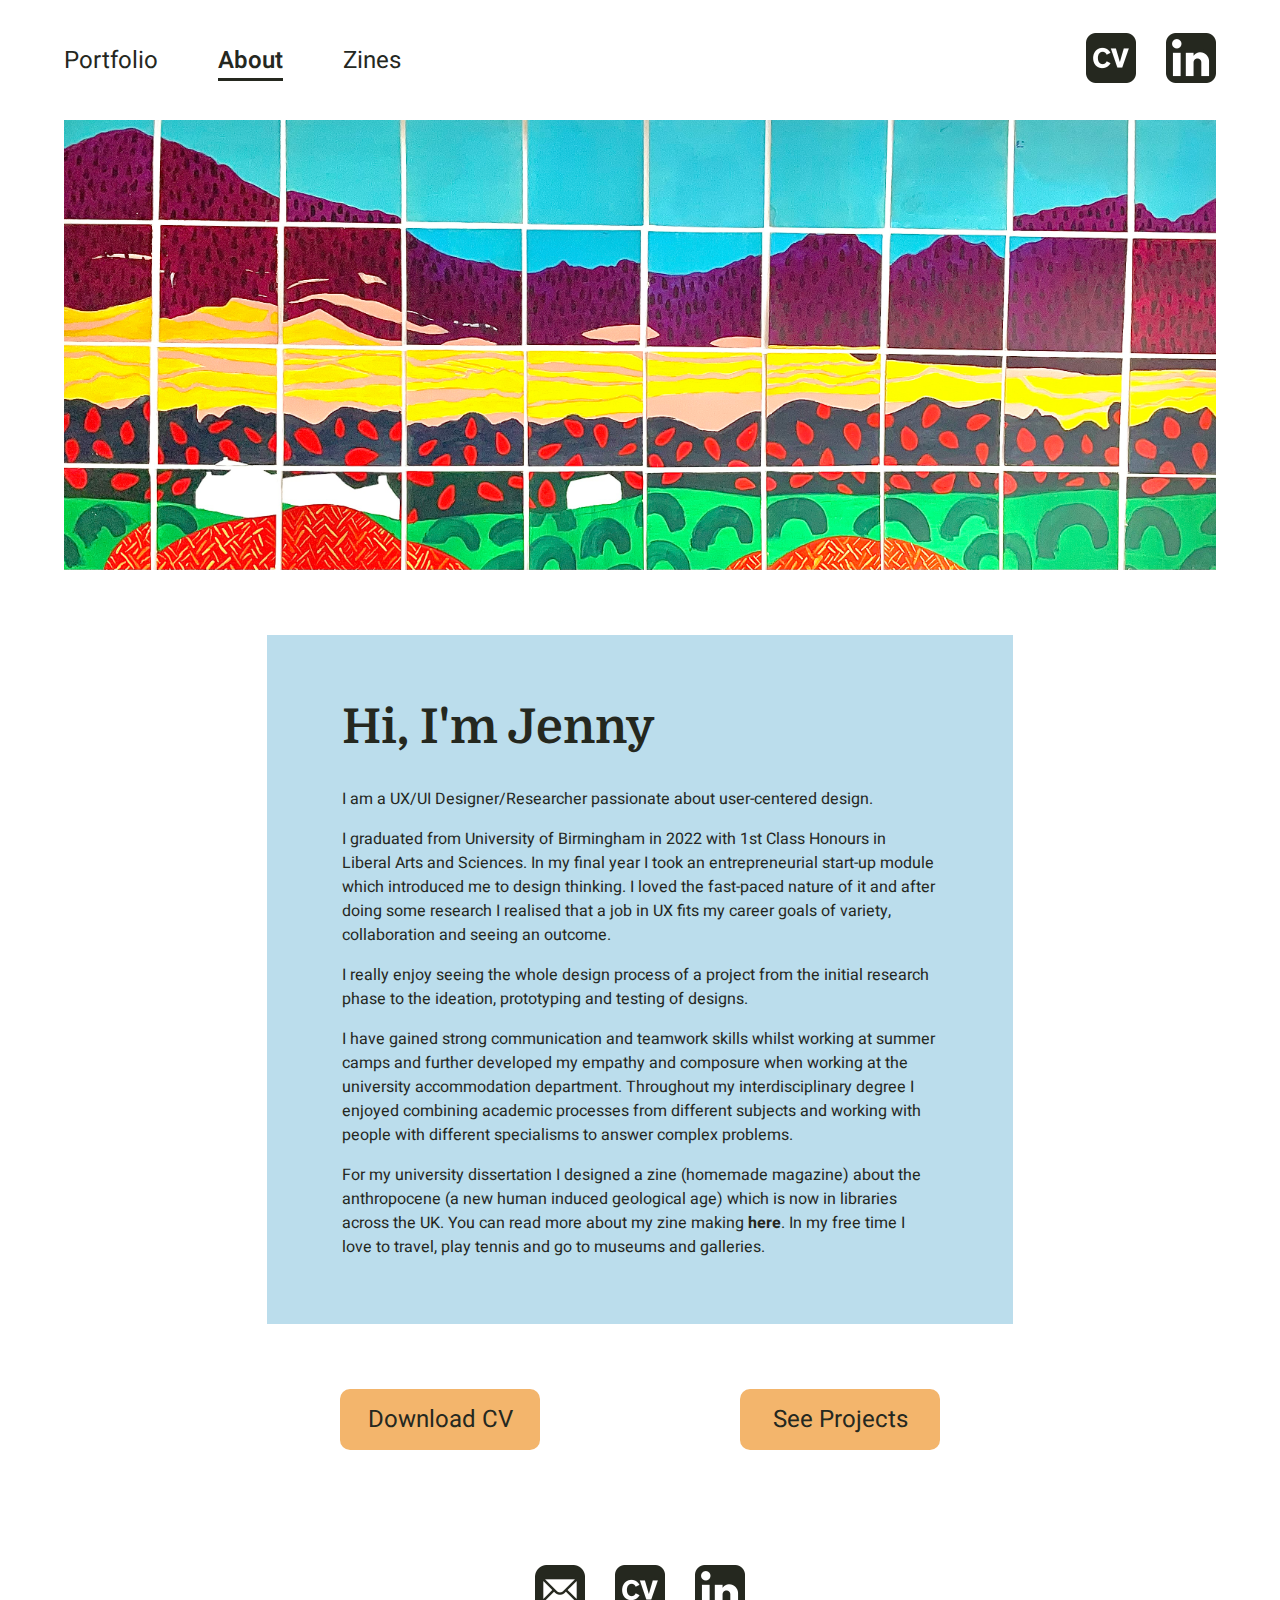
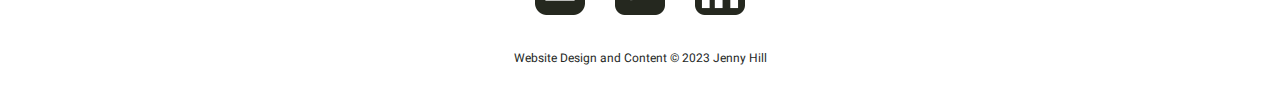
==== about.html @ 800c1e4b "initial hwk 18 code" ====
<!DOCTYPE html>
<html lang="en">
<head>
    <title>About Me</title>
    <link rel="stylesheet" href="css/about.css">
    <link rel="preconnect" href="https://fonts.googleapis.com">
    <link rel="preconnect" href="https://fonts.gstatic.com" crossorigin>
    <link href="https://fonts.googleapis.com/css2?family=Heebo:wght@100;200;300;400;500;600;700;800;900&family=Open+Sans:wght@500&display=swap" rel="stylesheet">
    <link rel="preconnect" href="https://fonts.googleapis.com">
    <link rel="preconnect" href="https://fonts.gstatic.com" crossorigin>
    <link href="https://fonts.googleapis.com/css2?family=Domine:wght@400;500;600;700&display=swap" rel="stylesheet">
</head>
<body>
    <nav>
        <div class="navContainer">
            <ul class="primaryNavigationContainer">
                <li ><a href="index.html">Portfolio</a></li>
                <li><a href="about.html" id="activePage">About</a></li>
                <li><a href="zines.html">Zines</a></li>
            </ul>
            <ul class="navigationIconsContainer">
                <li><a href="pdf/CV hwk 16 copy.pdf" target="_blank">
                    <img class="icon" id="CVNavIcon" src="images/cv.jpg" alt="cv icon">
                </a></li>
                <li><a href="https://linkedin.com/in/jenny-e-g-hill" target="_blank">
                    <img class="icon" id="LinkedInNavIcon" src="images/linkedin.jpg" alt="LinkedIn icon">
                </a></li> 
            </ul>
        </div>
    </nav>
    <section class="hero">
    </section>
    <section class="AboutMainContent">
        <div class="MainContentContainer">
            <div class="aboutMeText">
            <h1 >Hi, I'm Jenny</h1>
            <p>I am a UX/UI Designer/Researcher passionate about user-centered design.</p>
            <p>I graduated from University of Birmingham in 2022 with 1st Class Honours in Liberal Arts and Sciences. In my final year I took an entrepreneurial start-up module which introduced me to design thinking. I loved the fast-paced nature of it and after doing some research I realised that a job in UX fits my career goals of variety, collaboration and seeing an outcome.</p>
            <p>I really enjoy seeing the whole design process of a project from the initial research phase to the ideation, prototyping and testing of designs.</p>
            <p>I have gained strong communication and teamwork skills whilst working at summer camps and further developed my empathy and composure when working at the university accommodation department. Throughout my interdisciplinary degree I enjoyed combining academic processes from different subjects and working with people with different specialisms to answer complex problems.</p>
            <p>For my university dissertation I designed a zine (homemade magazine) about the anthropocene (a new human induced geological age) which is now in libraries across the UK. You can read more about my zine making <strong>here</strong>. In my free time I love to travel, play tennis and go to museums and galleries.</p>
            </div> 
        </div>
        <div class="aboutPageButtonContainer"> 
            <button class="aboutPageCTA">
                <a href="pdf/CV hwk 16 copy.pdf" target="_blank">Download CV</a>
             </button>
            <button class="aboutPageCTA">
               <a href="index.html">See Projects</a>
            </button>
        </div>    
    </section>
    <footer>
        <div class="footerIconsContainer">
            <a href="mailto:j.hill99@hotmail.co.uk">
                <img class="icon" src="images/email.jpg" alt="email icon">
            </a>
            <a href="pdf/CV hwk 16 copy.pdf" target="_blank">
                <img class="icon" src="images/cv.jpg" alt="cv icon">
            </a> 
            <a href="https://linkedin.com/in/jenny-e-g-hill" target="_blank">
                <img class="icon" src="images/linkedin.jpg" alt="LinkedIn icon">
            </a>
        </div>
        <div class="copyrightTextContainer">
            <p>
                Website Design and Content &copy 2023 Jenny Hill
            </p>
        </div>
    </footer>
</body>
</html>
---- css/about.css ----
body {
    margin: 0;
    box-sizing: border-box;
}

nav {
    width: 100%; 
}

.navContainer {
    width: 90%;
    display: flex;
    align-items: center;
    margin: 0 auto;
}

.navigationIconsContainer {
    width: 100%;
    display: flex;
    gap: 30px;
    justify-content: right;
   
    margin-top: 33px;
    margin-bottom: 33px;
    list-style-type: none;
}

.icon {
    width: 50px;
    height: 50px;
}

.primaryNavigationContainer {
    width: 100%;
    display: flex;
    gap: 60px;
    justify-content: left;
    
    margin-top: 35px;
    margin-bottom: 35px;
    list-style-type: none;
    padding: 0;
}

.primaryNavigationContainer a {
    text-decoration: none;
    font-size: 24px;
    font-family: 'Heebo', 'Arial', 'Sans Serif';
    font-weight: 400;
    color: #25281F;
    transition: 0.2s;
    
}

#activePage {
    font-weight: 600;
    border-bottom: 3px solid #25281F;
    cursor: not-allowed;
}



.primaryNavigationContainer a:hover {
    font-weight:500;
    cursor: pointer;
}

.hero {
    width: 90%;
    margin: 0 auto;
    background-image: url(../images/AboutBackground.JPG);
    background-color: #F3B56C;
    background-position: center;
    background-repeat: no-repeat;
    background-size: cover;
    height: 450px;
}

.AboutMainContent {
    width: 100%;
    display: flex;
    flex-direction: column;
    gap: 65px;
    padding: 65px 0 65px 0;
}

.MainContentContainer {
    width: 90%;
    margin: 0 auto;
    background-color: #BBDDEC;
    max-width: 746px;
    padding: 65px 0 65px 0;
}

.aboutMeText {
    width: 80%;
    margin: 0 auto;
}

.aboutMeText h1 {
    margin-top: 0px;
    color:#25281F;
    font-family: 'Domine', 'Georgia', 'serif';
    font-size: 48px;
    font-weight: 700;

}

.aboutMeText p {
    margin-bottom: 0px;
    color:#25281F;
    font-size: 16px;
    font-family: 'Heebo', 'Arial', 'Sans Serif';
    font-weight: 400;
}

.aboutPageButtonContainer {
    width: 60%;
    max-width: 600px;
    margin: 0 auto;
    display: flex;
    align-items: center;
    justify-content: space-between;

}

.aboutPageCTA a {
    text-decoration: none;
    font-family: 'Heebo', 'Arial', 'Sans Serif';
    font-size: 24px;
    font-weight: 400;
    color: #25281F;
    
}

.aboutPageCTA {
    background-color: #F3B56C;
    border: 0px;
    border-radius: 10px;
    width: 200px;
    height: 61px;
}



footer {
    width: 100%;
    display: flex;
    flex-direction: column;
    justify-content: center;
    gap: 30px;
    padding: 50px 0px 35px 0px;
}

.footerIconsContainer {
    display: flex;
    gap: 30px;
    width: 100%;
    justify-content: center;
    text-decoration: none;
}



.copyrightTextContainer {
    display: flex;
    justify-content: center;
    font-family: 'Heebo', 'Arial', 'Sans Serif';
    font-size: 12px;
    color: #25281F;
}

.copyrightTextContainer p {
    margin: 0px;
}

@media only screen and (max-width: 800px) {
    .aboutPageButtonContainer {
        flex-direction: column;
        gap: 35px;
    }
}
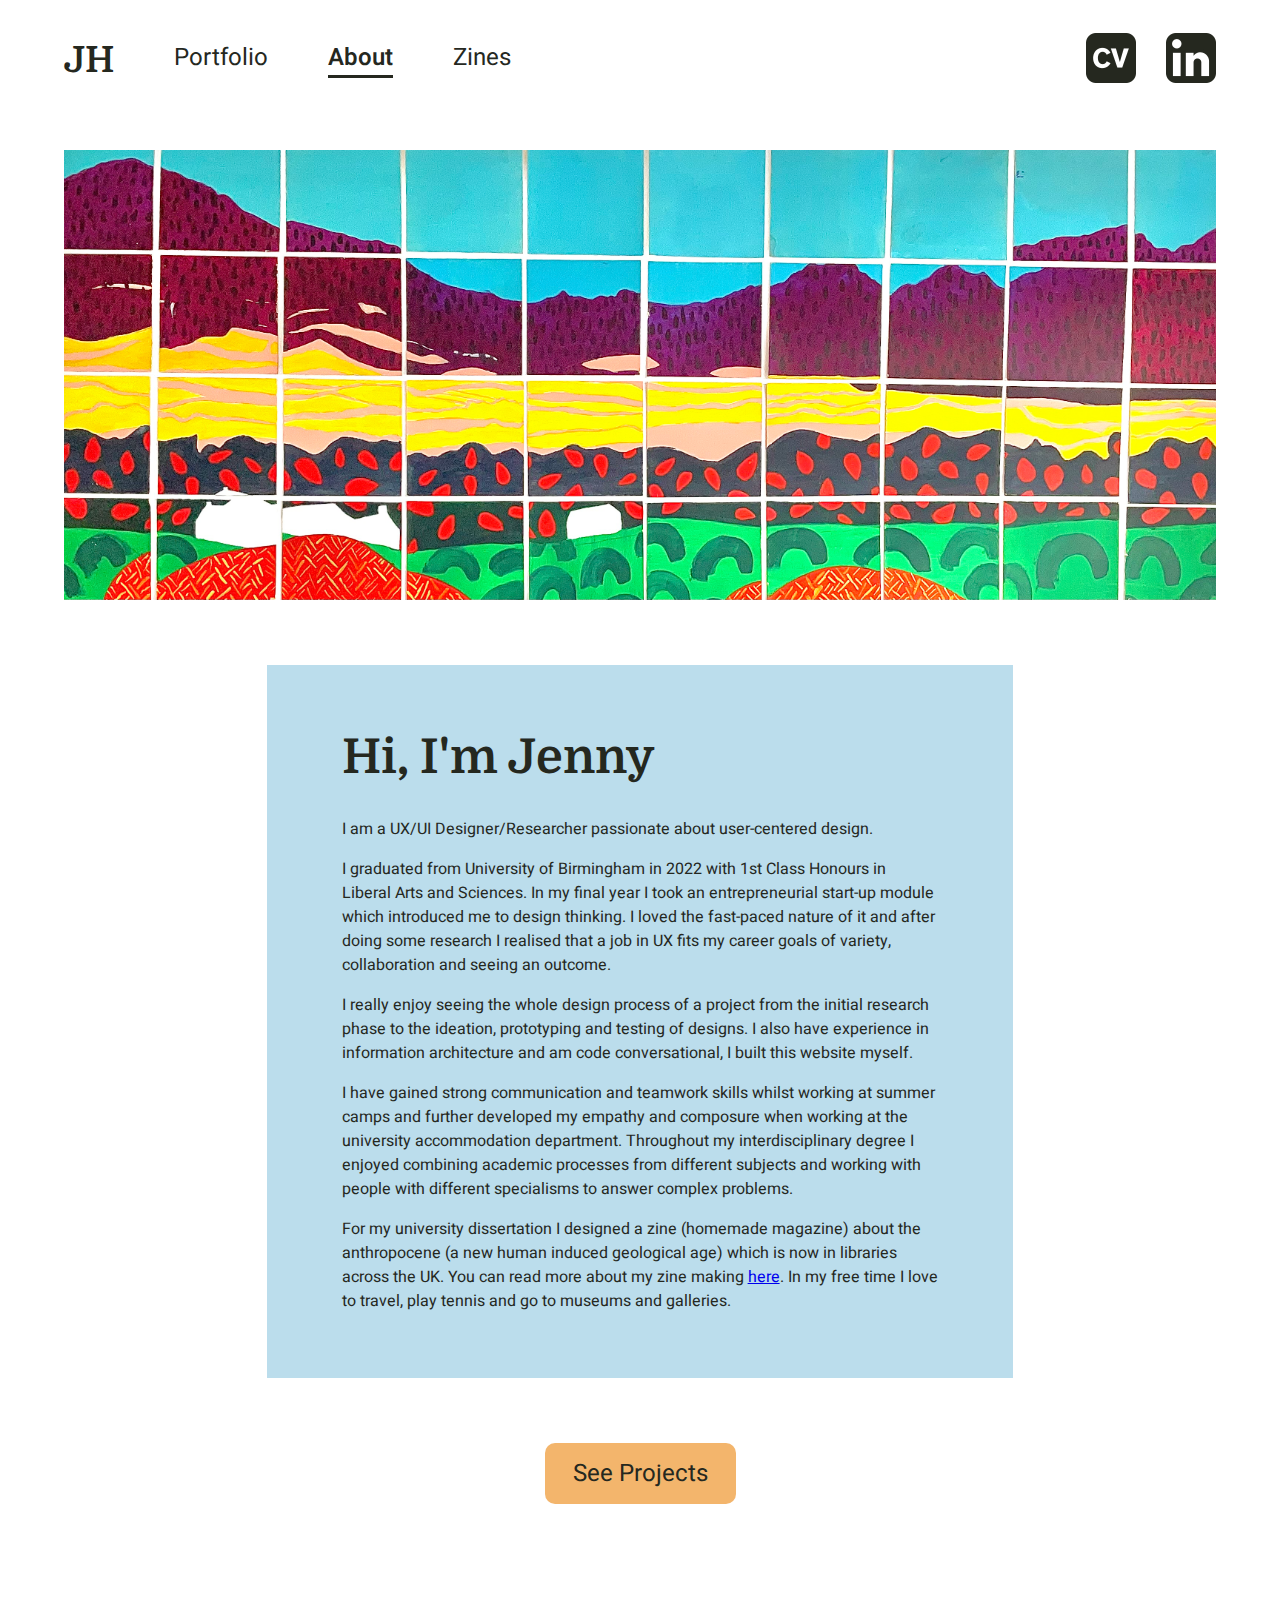
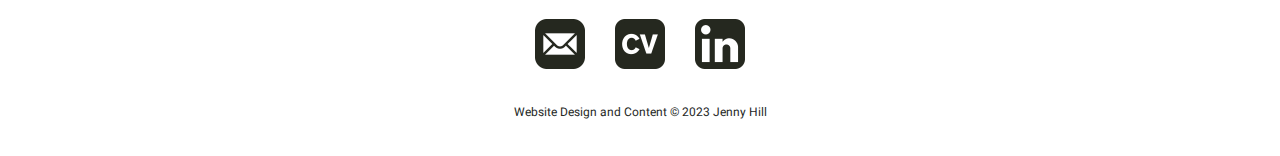
==== commit 54d2bdf2: "updates after feedback" ====
--- a/about.html
+++ b/about.html
@@ -12,8 +12,18 @@
 </head>
 <body>
     <nav>
+        <div class="header">
+            <div class="logo">
+                <a href="index.html">JH</a>
+            </div>
+            <div class="ToggleIcon">
+                <img id="menuIcon" src="images/menu.svg" alt="menu button">
+                <img id="crossIcon" src="images/cross.svg" alt="cancel button">
+            </div>
+        </div>
         <div class="navContainer">
             <ul class="primaryNavigationContainer">
+               <li><a href="index.html" id="primaryLogo">JH</a></li>
                 <li ><a href="index.html">Portfolio</a></li>
                 <li><a href="about.html" id="activePage">About</a></li>
                 <li><a href="zines.html">Zines</a></li>
@@ -36,17 +46,14 @@
             <h1 >Hi, I'm Jenny</h1>
             <p>I am a UX/UI Designer/Researcher passionate about user-centered design.</p>
             <p>I graduated from University of Birmingham in 2022 with 1st Class Honours in Liberal Arts and Sciences. In my final year I took an entrepreneurial start-up module which introduced me to design thinking. I loved the fast-paced nature of it and after doing some research I realised that a job in UX fits my career goals of variety, collaboration and seeing an outcome.</p>
-            <p>I really enjoy seeing the whole design process of a project from the initial research phase to the ideation, prototyping and testing of designs.</p>
+            <p>I really enjoy seeing the whole design process of a project from the initial research phase to the ideation, prototyping and testing of designs. I also have experience in information architecture and am code conversational, I built this website myself. </p>
             <p>I have gained strong communication and teamwork skills whilst working at summer camps and further developed my empathy and composure when working at the university accommodation department. Throughout my interdisciplinary degree I enjoyed combining academic processes from different subjects and working with people with different specialisms to answer complex problems.</p>
-            <p>For my university dissertation I designed a zine (homemade magazine) about the anthropocene (a new human induced geological age) which is now in libraries across the UK. You can read more about my zine making <strong>here</strong>. In my free time I love to travel, play tennis and go to museums and galleries.</p>
+            <p>For my university dissertation I designed a zine (homemade magazine) about the anthropocene (a new human induced geological age) which is now in libraries across the UK. You can read more about my zine making <a href="zines.html">here</a>. In my free time I love to travel, play tennis and go to museums and galleries.</p>
             </div> 
         </div>
         <div class="aboutPageButtonContainer"> 
-            <button class="aboutPageCTA">
-                <a href="pdf/CV hwk 16 copy.pdf" target="_blank">Download CV</a>
-             </button>
-            <button class="aboutPageCTA">
-               <a href="index.html">See Projects</a>
+            <button>
+               <a href="index.html#projectSection">See Projects</a>
             </button>
         </div>    
     </section>
@@ -68,5 +75,7 @@
             </p>
         </div>
     </footer>
+    <script src="https://code.jquery.com/jquery-3.6.4.min.js" integrity="sha256-oP6HI9z1XaZNBrJURtCoUT5SUnxFr8s3BzRl+cbzUq8=" crossorigin="anonymous"></script>
+    <script src="nav.js"></script>
 </body>
 </html>--- a/css/about.css
+++ b/css/about.css
@@ -6,6 +6,34 @@
 
 nav {
     width: 100%; 
+}
+
+.header {
+    width: 90%;
+    margin: 0 auto;
+    display: flex;
+    align-items: center;
+    justify-content: space-between;
+    padding: 35px 0 20px 0;
+    display: none;
+    
+}
+
+.header a {
+    text-decoration: none;
+    color: #25281F;
+}
+
+.logo, #primaryLogo {
+    color: #25281F;
+    font-family: 'Domine', 'Georgia', 'serif';
+    font-size: 36px;
+    font-weight: 700;
+}
+
+.ToggleIcon img {
+    width: 35px;
+    height: 35px;
 }
 
 .navContainer {
@@ -75,6 +103,7 @@
     background-repeat: no-repeat;
     background-size: cover;
     height: 450px;
+    margin-top: 30px;
 }
 
 .AboutMainContent {
@@ -116,33 +145,29 @@
 }
 
 .aboutPageButtonContainer {
-    width: 60%;
-    max-width: 600px;
-    margin: 0 auto;
-    display: flex;
-    align-items: center;
-    justify-content: space-between;
-
-}
-
-.aboutPageCTA a {
-    text-decoration: none;
+    margin: 0 auto;
+}
+
+.aboutPageButtonContainer a {
+    text-decoration: none;
+    color: #25281F;
+}
+
+.aboutPageButtonContainer button {
     font-family: 'Heebo', 'Arial', 'Sans Serif';
     font-size: 24px;
-    font-weight: 400;
-    color: #25281F;
-    
-}
-
-.aboutPageCTA {
     background-color: #F3B56C;
     border: 0px;
     border-radius: 10px;
-    width: 200px;
-    height: 61px;
-}
-
-
+    padding: 13px 28px;
+    transition: 02.s;
+}
+
+.aboutPageButtonContainer button:hover {
+    font-weight: 500;
+    cursor: pointer;
+    box-shadow: 5px 5px 10px rgba(37,40,31,0.2);
+}
 
 footer {
     width: 100%;
@@ -180,4 +205,40 @@
         flex-direction: column;
         gap: 35px;
     }
+}
+
+@media only screen and (max-width: 800px) {
+    .header {
+        display: flex;
+    }
+
+    .navContainer {
+        flex-direction: column;
+        align-items: center;
+        justify-content: center;
+        gap: 30px;
+        display: none;
+    }
+
+    #primaryLogo {
+        display: none;
+    }
+
+    .navigationIconsContainer {
+        justify-content: center;
+        padding: 0;
+        margin-top: 30px;
+        margin-bottom: 0px;
+    }
+
+    .primaryNavigationContainer {
+        flex-direction: column;
+        gap: 30px;
+        align-items: center;
+        margin: 0;
+    }
+
+    #crossIcon {
+        display: none;
+    }
 }